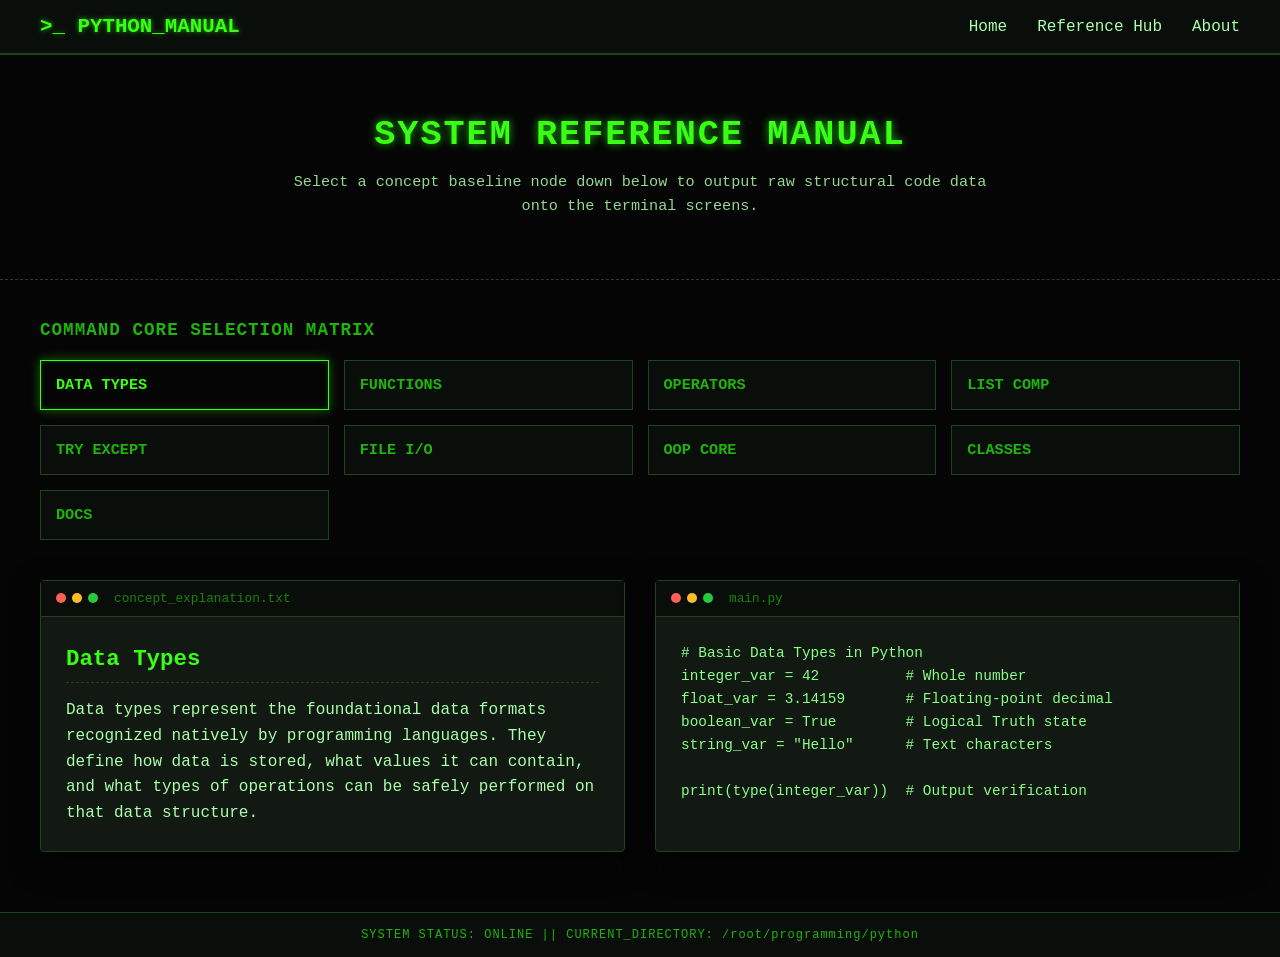
==== index.html @ ea506521 "added portfolio files" ====
<!DOCTYPE html>
<html lang="en">
<head>
    <meta charset="UTF-8">
    <meta name="viewport" content="width=device-width, initial-scale=1.0">
    <title>Terminal Programming Manual</title>
    <link rel="stylesheet" href="style.css">
</head>
<body>

    <!-- Header & Navigation Area -->
    <header class="navbar">
        <div class="logo">&gt;_ PYTHON_MANUAL</div>
        <nav class="nav-container">
            <ul class="nav-links">
                <li><a href="#hero">Home</a></li>
                <li><a href="index.html">Reference Hub</a></li>
                <li><a href="#https://python.org" target="_blank">About</a></li>
            </ul>
        </nav>
    </header>

    <!-- Hero Showcase Section -->
    <section id="hero" class="hero-section">
        <div class="hero-content">
            <h1>SYSTEM REFERENCE MANUAL</h1>
            <p>Select a concept baseline node down below to output raw structural code data onto the terminal screens.</p>
        </div>
    </section>

    <!-- Control Deck for Matrix Operations (Row & Column Buttons) -->
    <section id="control-deck" class="control-deck">
        <h2 class="section-title">COMMAND CORE SELECTION MATRIX</h2>
        <div class="button-grid">
            <button class="matrix-btn active" onclick="switchConcept('data_types')">DATA TYPES</button>
            <button class="matrix-btn" onclick="switchConcept('functions')">FUNCTIONS</button>
            <button class="matrix-btn" onclick="switchConcept('operators')">OPERATORS</button>
            <button class="matrix-btn" onclick="switchConcept('list_comp')">LIST COMP</button>
            <button class="matrix-btn" onclick="switchConcept('try_except')">TRY EXCEPT</button>
            <button class="matrix-btn" onclick="switchConcept('file_handling')">FILE I/O</button>
            <button class="matrix-btn" onclick="switchConcept('oop')">OOP CORE</button>
            <button class="matrix-btn" onclick="switchConcept('classes')">CLASSES</button>
            <a href="https://python.org" target="_blank"><button class="matrix-btn">DOCS</button></a>
        </div>
    </section>

    <!-- Interactive Workspace Screen (Twin Flex Containers) -->
    <main class="workspace">
        
        <!-- Screen Container 1: Concept Explanation Terminal -->
        <section class="display-panel panel-left">
            <div class="panel-header">
                <span class="dot red"></span><span class="dot yellow"></span><span class="dot green"></span>
                <span class="panel-title">concept_explanation.txt</span>
            </div>
            <div class="panel-body">
                <h3 id="concept-title">Data Types</h3>
                <p id="concept-desc">Data types represent the foundational data formats recognized natively by programming languages. They define how data is stored, what values it can contain, and what types of operations can be safely performed on that data structure.</p>
            </div>
        </section>

        <!-- Screen Container 2: Code Implementation Output -->
        <section class="display-panel panel-right">
            <div class="panel-header">
                <span class="dot red"></span><span class="dot yellow"></span><span class="dot green"></span>
                <span class="panel-title">main.py</span>
            </div>
            <div class="panel-body code-body">
                <pre><code id="concept-code"># Basic Data Types in Python
integer_var = 42          # Whole number
float_var = 3.14159       # Floating-point decimal
boolean_var = True        # Logical Truth state
string_var = "Hello"      # Text characters

print(type(integer_var))  # Output verification</code></pre>
            </div>
        </section>

    </main>

    <!-- Footer System Status -->
    <footer class="system-footer">
        <p>SYSTEM STATUS: ONLINE || CURRENT_DIRECTORY: /root/programming/python</p>
    </footer>

    <script src="script.js"></script>
</body>
</html>
---- style.css ----
/* ==========================================================================
   RESET & SYSTEM VARIABLE GLOBALS
   ========================================================================== */
* {
    margin: 0;
    padding: 0;
    box-sizing: border-box;
}

:root {
    --bg-deep-black: #050505;
    --bg-terminal-dark: #0a0e0a;
    --bg-panel-dark: #121812;
    --neon-green-glow: #39ff14;
    --neon-green-dim: #1fb50c;
    --terminal-text: #aaffaa;
    --terminal-border: #1f421f;
    --terminal-font: 'Courier New', Courier, monospace;
}

html {
    scroll-behavior: smooth;
    font-family: var(--terminal-font);
    background-color: var(--bg-deep-black);
    color: var(--terminal-text);
}

body {
    overflow-x: hidden; /* Prevents global page blowout */
    width: 100%;
}

/* ==========================================================================
   HEADER & NAVIGATION
   ========================================================================== */
.navbar {
    display: flex;
    justify-content: space-between;
    align-items: center;
    flex-wrap: wrap; 
    gap: 15px;
    padding: 15px 40px;
    background-color: var(--bg-terminal-dark);
    border-bottom: 2px solid var(--terminal-border);
    position: sticky;
    top: 0;
    z-index: 100;
}

.logo {
    color: var(--neon-green-glow);
    font-weight: bold;
    font-size: 1.3rem;
    text-shadow: 0 0 5px var(--neon-green-dim);
}

.nav-links {
    display: flex;
    list-style: none;
    gap: 30px;
}

.nav-links a {
    color: var(--terminal-text);
    text-decoration: none;
    font-size: 1rem;
    transition: color 0.2s ease;
}

.nav-links a:hover {
    color: var(--neon-green-glow);
    text-shadow: 0 0 3px var(--neon-green-dim);
}

/* ==========================================================================
   HERO DISPLAY SECTION
   ========================================================================== */
.hero-section {
    padding: 60px 20px;
    background-color: var(--bg-deep-black);
    border-bottom: 1px dashed var(--terminal-border);
    text-align: center;
}

.hero-content h1 {
    color: var(--neon-green-glow);
    font-size: 2.2rem;
    margin-bottom: 15px;
    text-shadow: 0 0 8px var(--neon-green-dim);
    letter-spacing: 2px;
}

.hero-content p {
    max-width: 700px;
    margin: 0 auto;
    line-height: 1.6;
    color: var(--terminal-text);
    opacity: 0.85;
    font-size: 0.95rem;
}

/* ==========================================================================
   BUTTON CONTROL DECK (GRID OVERVIEW)
   ========================================================================== */
.control-deck {
    padding: 40px;
    max-width: 1400px;
    margin: 0 auto;
}

.section-title {
    font-size: 1.1rem;
    color: var(--neon-green-dim);
    margin-bottom: 20px;
    text-transform: uppercase;
    letter-spacing: 1px;
}

.button-grid {
    display: grid;
    grid-template-columns: repeat(auto-fill, minmax(240px, 1fr));
    gap: 15px;
}

.matrix-btn {
    background-color: var(--bg-terminal-dark);
    color: var(--neon-green-dim);
    border: 1px solid var(--terminal-border);
    padding: 15px;
    font-family: var(--terminal-font);
    font-size: 0.95rem;
    font-weight: bold;
    text-align: left;
    cursor: pointer;
    transition: all 0.2s ease;
    width: 100%;
}

.matrix-btn:hover {
    background-color: var(--terminal-border);
    color: var(--neon-green-glow);
    box-shadow: 0 0 8px rgba(57, 255, 20, 0.3);
}

.matrix-btn.active {
    background-color: transparent;
    color: var(--neon-green-glow);
    border: 1px solid var(--neon-green-glow);
    box-shadow: inset 0 0 5px rgba(57, 255, 20, 0.2), 0 0 10px rgba(57, 255, 20, 0.4);
}

/* ==========================================================================
   WORKSPACE DISPLAY (HARDENED MOBILE CONTAINMENT ARCHITECTURE)
   ========================================================================== */
.workspace {
    display: flex;
    flex-direction: row;
    flex-wrap: wrap; 
    gap: 30px;
    padding: 0 40px 60px 40px;
    max-width: 1400px;
    margin: 0 auto;
    width: 100%;
}

.display-panel {
    flex: 1 1 45%;    
    min-width: 0;      /* OVERRIDE Flexbox implicit tracking size values */
    width: 100%;       /* Restricts element layout boundaries */
    background-color: var(--bg-panel-dark);
    border: 1px solid var(--terminal-border);
    display: flex;
    flex-direction: column;
    border-radius: 4px;
    box-shadow: 0 10px 30px rgba(0,0,0,0.7);
}

/* Terminal Mock-window Bars */
.panel-header {
    background-color: var(--bg-terminal-dark);
    padding: 10px 15px;
    border-bottom: 1px solid var(--terminal-border);
    display: flex;
    align-items: center;
    flex-shrink: 0;
}

.dot {
    width: 10px;
    height: 10px;
    border-radius: 50%;
    margin-right: 6px;
    display: inline-block;
}
.dot.red { background-color: #ff5f56; }
.dot.yellow { background-color: #ffbd2e; }
.dot.green { background-color: #27c93f; }

.panel-title {
    margin-left: 10px;
    font-size: 0.8rem;
    color: var(--neon-green-dim);
    opacity: 0.7;
}

/* Fixed Body Container boundaries */
.panel-body {
    padding: 25px;
    flex-grow: 1;
    line-height: 1.6;
    min-width: 0;
    width: 100%;
    word-break: break-word; /* Prevents long words/text rows blowing up width */
}

/* Force text block to drop columns */
#concept-desc {
    white-space: normal;
}

/* Code layout constraints */
.code-body {
    overflow-x: auto; 
    max-width: 100%;
    width: 100%;
}

.panel-body h3 {
    color: var(--neon-green-glow);
    margin-bottom: 15px;
    font-size: 1.4rem;
    border-bottom: 1px dashed var(--terminal-border);
    padding-bottom: 5px;
}

.panel-body pre {
    white-space: pre-wrap; /* Wrap lines instead of breaking bounds layout */
    word-wrap: break-word;
    font-family: var(--terminal-font);
    font-size: 0.9rem;
    max-width: 100%;
}

.panel-body code {
    color: #88ff88;
    word-break: break-all;
}

/* ==========================================================================
   SYSTEM FOOTER UNIT
   ========================================================================== */
.system-footer {
    background-color: var(--bg-terminal-dark);
    border-top: 1px solid var(--terminal-border);
    padding: 15px 40px;
    text-align: center;
    font-size: 0.75rem;
    color: var(--neon-green-dim);
    letter-spacing: 1px;
}

/* ==========================================================================
   DEDICATED RESPONSIVE MOBILE VIEWPORTS
   ========================================================================== */
@media (max-width: 768px) {
    .navbar { 
        padding: 15px 20px;
        flex-direction: column; 
        text-align: center;
    }
    
    .nav-links {
        padding-left: 0;
        gap: 20px;
    }

    .hero-content h1 {
        font-size: 1.8rem;
    }

    .control-deck { 
        padding: 20px; 
    }

    .button-grid {
        grid-template-columns: 1fr; 
    }

    .workspace { 
        padding: 0 20px 40px 20px;
        flex-direction: column; 
        max-width: 100vw;
    }
    
    .display-panel {
        flex: 1 1 auto; 
        width: 100%;
        max-width: 100%;
    }
}
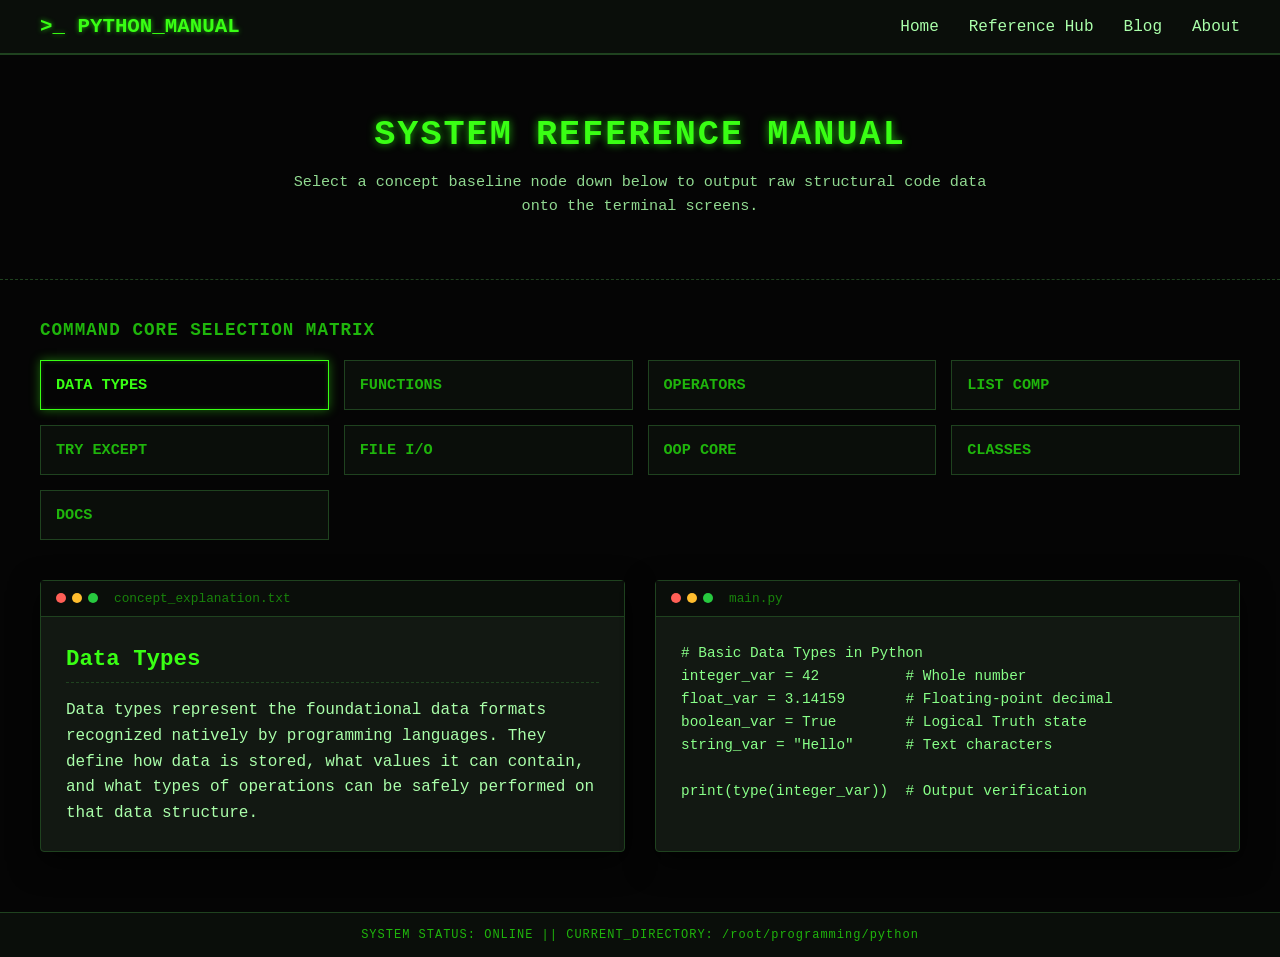
==== commit 2af62831: "added blog link" ====
--- a/index.html
+++ b/index.html
@@ -15,6 +15,7 @@
             <ul class="nav-links">
                 <li><a href="#hero">Home</a></li>
                 <li><a href="index.html">Reference Hub</a></li>
+                <li><a href="https://techoneder.blogspot.com/">Blog</a></li>
                 <li><a href="#https://python.org" target="_blank">About</a></li>
             </ul>
         </nav>
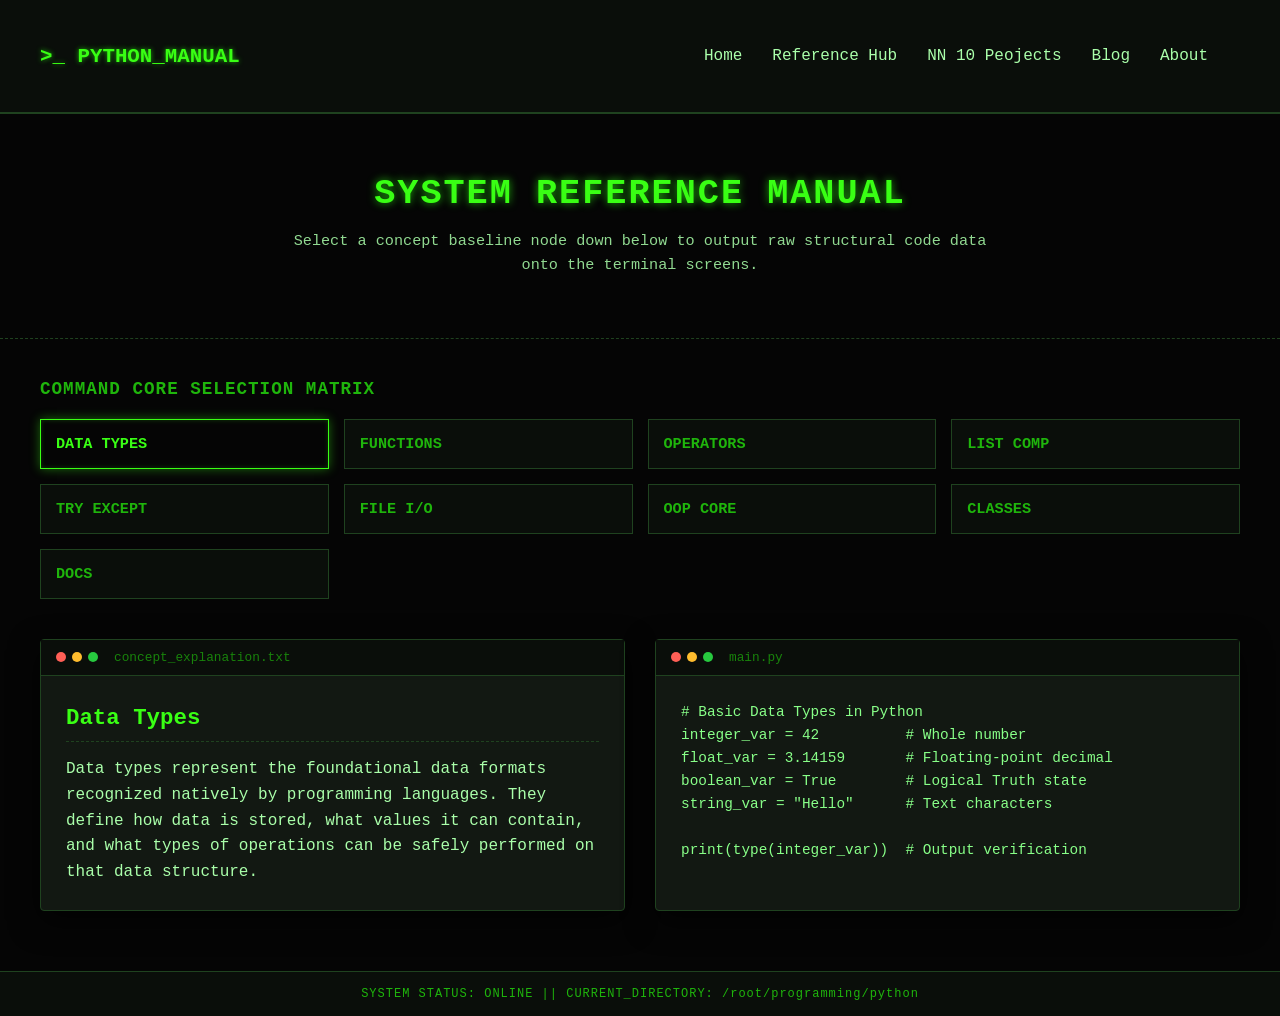
==== commit ce6f5b15: "added NN project page" ====
--- a/index.html
+++ b/index.html
@@ -15,7 +15,8 @@
             <ul class="nav-links">
                 <li><a href="#hero">Home</a></li>
                 <li><a href="index.html">Reference Hub</a></li>
-                <li><a href="https://techoneder.blogspot.com/">Blog</a></li>
+                <li><a href="NN_projects.html">NN 10 Peojects</a></li>
+                <li><a href="https://techoneder.blogspot.com" target="_blank">Blog</a></li>
                 <li><a href="#https://python.org" target="_blank">About</a></li>
             </ul>
         </nav>
--- a/style.css
+++ b/style.css
@@ -5,6 +5,22 @@
     margin: 0;
     padding: 0;
     box-sizing: border-box;
+    
+}
+
+h3 {
+    color: #1fb50c;
+}
+
+ul {
+    padding: 2em;
+}
+
+project-button {
+    text-decoration: none; 
+    display: inline-block; 
+    padding: 0.5rem 1rem; 
+    font-size: 0.85rem;
 }
 
 :root {
@@ -152,6 +168,22 @@
 /* ==========================================================================
    WORKSPACE DISPLAY (HARDENED MOBILE CONTAINMENT ARCHITECTURE)
    ========================================================================== */
+.terminal-body {
+    display: flex; 
+    flex-direction: column; 
+    gap: 2rem; 
+    max-width: 800px; 
+    margin: 0 auto; 
+    padding: 0 1rem;
+}
+
+.project-node {
+    border: 1px solid var(--border-color, #333);
+    padding: 1.5em;
+    background: rgba(0,0,0,0.2);
+    border-radius: 4px;
+}
+
 .workspace {
     display: flex;
     flex-direction: row;
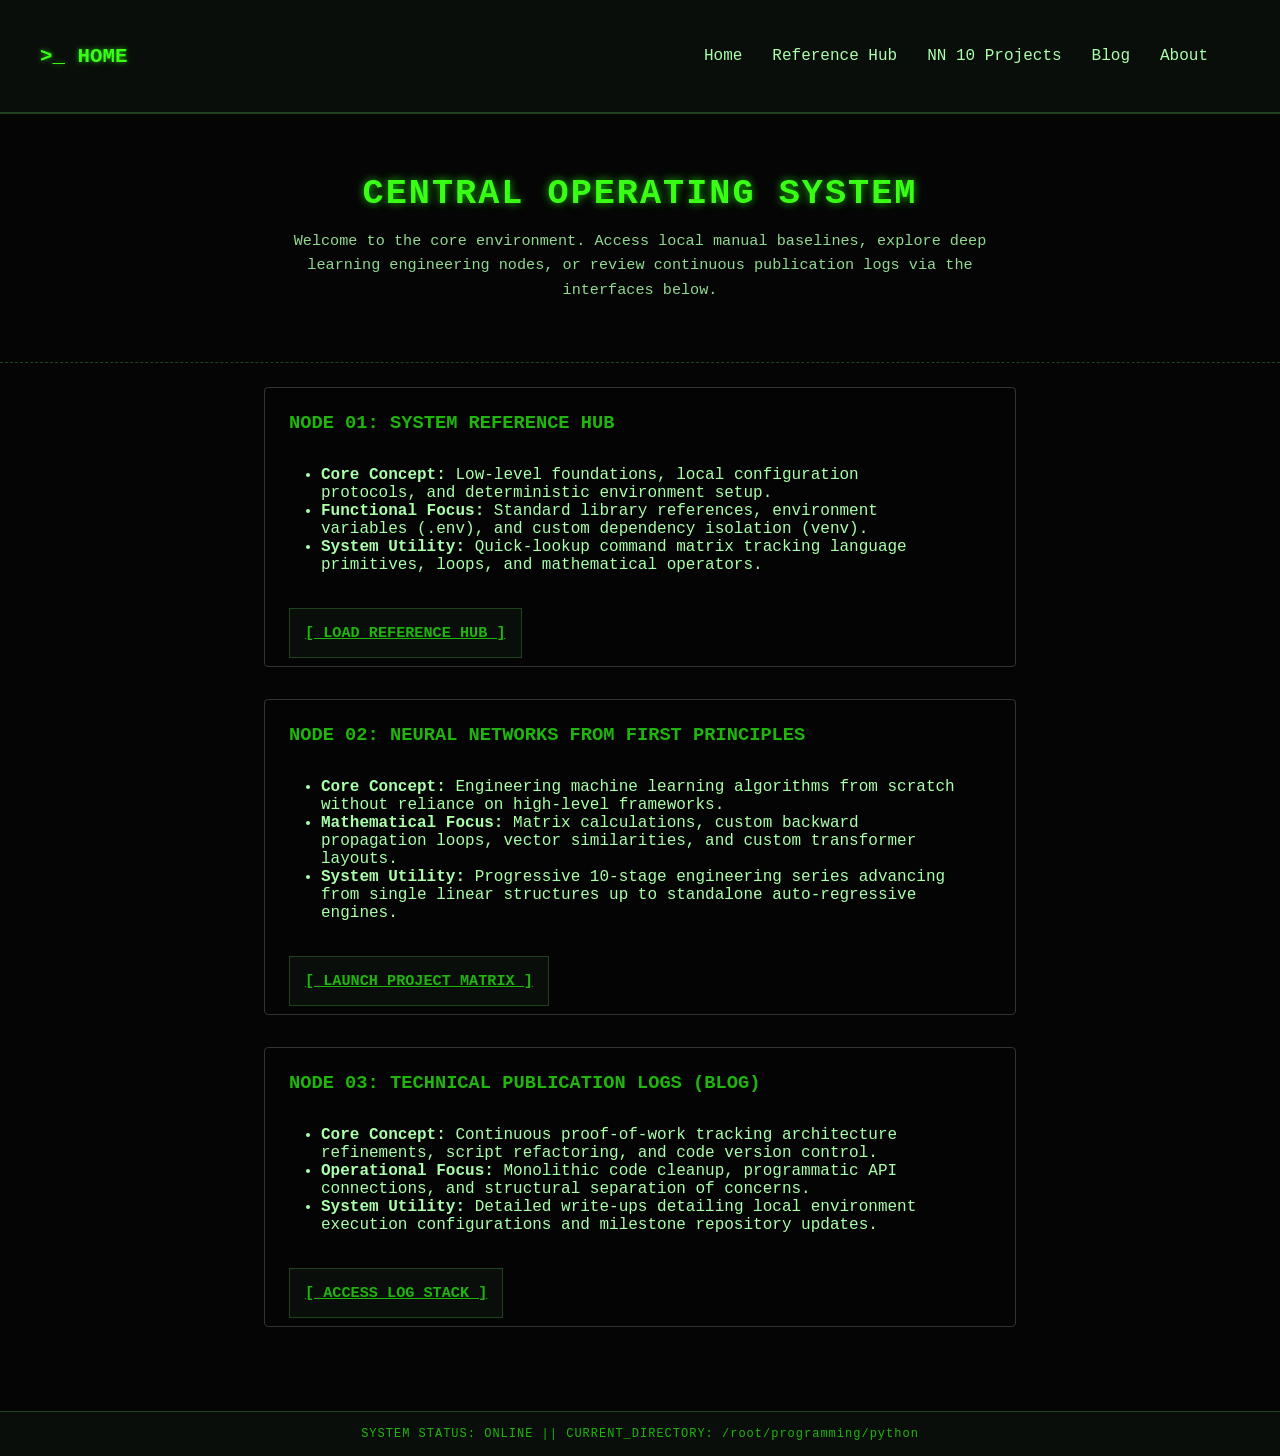
==== commit 0a14cb25: "ud index" ====
--- a/index.html
+++ b/index.html
@@ -10,14 +10,14 @@
 
     <!-- Header & Navigation Area -->
     <header class="navbar">
-        <div class="logo">&gt;_ PYTHON_MANUAL</div>
+        <div class="logo">&gt;_ HOME</div>
         <nav class="nav-container">
             <ul class="nav-links">
                 <li><a href="#hero">Home</a></li>
                 <li><a href="index.html">Reference Hub</a></li>
-                <li><a href="NN_projects.html">NN 10 Peojects</a></li>
+                <li><a href="NN_projects.html">NN 10 Projects</a></li>
                 <li><a href="https://techoneder.blogspot.com" target="_blank">Blog</a></li>
-                <li><a href="#https://python.org" target="_blank">About</a></li>
+                <li><a href="https://python.org" target="_blank">About</a></li>
             </ul>
         </nav>
     </header>
@@ -25,59 +25,55 @@
     <!-- Hero Showcase Section -->
     <section id="hero" class="hero-section">
         <div class="hero-content">
-            <h1>SYSTEM REFERENCE MANUAL</h1>
-            <p>Select a concept baseline node down below to output raw structural code data onto the terminal screens.</p>
+            <h1>CENTRAL OPERATING SYSTEM</h1>
+            <p>Welcome to the core environment. Access local manual baselines, explore deep learning engineering nodes, or review continuous publication logs via the interfaces below.</p>
         </div>
     </section>
 
-    <!-- Control Deck for Matrix Operations (Row & Column Buttons) -->
-    <section id="control-deck" class="control-deck">
-        <h2 class="section-title">COMMAND CORE SELECTION MATRIX</h2>
-        <div class="button-grid">
-            <button class="matrix-btn active" onclick="switchConcept('data_types')">DATA TYPES</button>
-            <button class="matrix-btn" onclick="switchConcept('functions')">FUNCTIONS</button>
-            <button class="matrix-btn" onclick="switchConcept('operators')">OPERATORS</button>
-            <button class="matrix-btn" onclick="switchConcept('list_comp')">LIST COMP</button>
-            <button class="matrix-btn" onclick="switchConcept('try_except')">TRY EXCEPT</button>
-            <button class="matrix-btn" onclick="switchConcept('file_handling')">FILE I/O</button>
-            <button class="matrix-btn" onclick="switchConcept('oop')">OOP CORE</button>
-            <button class="matrix-btn" onclick="switchConcept('classes')">CLASSES</button>
-            <a href="https://python.org" target="_blank"><button class="matrix-btn">DOCS</button></a>
+    <!-- Workspace Container -->
+    <main class="workspace">
+        <div class="terminal-body">
+            
+            <!-- Container 1: Reference Hub -->
+            <div class="project-node">
+                <h3>NODE 01: SYSTEM REFERENCE HUB</h3>
+                <ul>
+                    <li><strong>Core Concept:</strong> Low-level foundations, local configuration protocols, and deterministic environment setup.</li>
+                    <li><strong>Functional Focus:</strong> Standard library references, environment variables (.env), and custom dependency isolation (venv).</li>
+                    <li><strong>System Utility:</strong> Quick-lookup command matrix tracking language primitives, loops, and mathematical operators.</li>
+                </ul><br/>
+                <div>
+                    <a href="index.html" class="matrix-btn">[ LOAD REFERENCE HUB ]</a>
+                </div>
+            </div>
+
+            <!-- Container 2: NN 10 Projects -->
+            <div class="project-node">
+                <h3>NODE 02: NEURAL NETWORKS FROM FIRST PRINCIPLES</h3>
+                <ul>
+                    <li><strong>Core Concept:</strong> Engineering machine learning algorithms from scratch without reliance on high-level frameworks.</li>
+                    <li><strong>Mathematical Focus:</strong> Matrix calculations, custom backward propagation loops, vector similarities, and custom transformer layouts.</li>
+                    <li><strong>System Utility:</strong> Progressive 10-stage engineering series advancing from single linear structures up to standalone auto-regressive engines.</li>
+                </ul><br/>
+                <div>
+                    <a href="NN_projects.html" class="matrix-btn">[ LAUNCH PROJECT MATRIX ]</a>
+                </div>
+            </div>
+
+            <!-- Container 3: TechOneder Blog -->
+            <div class="project-node">
+                <h3>NODE 03: TECHNICAL PUBLICATION LOGS (BLOG)</h3>
+                <ul>
+                    <li><strong>Core Concept:</strong> Continuous proof-of-work tracking architecture refinements, script refactoring, and code version control.</li>
+                    <li><strong>Operational Focus:</strong> Monolithic code cleanup, programmatic API connections, and structural separation of concerns.</li>
+                    <li><strong>System Utility:</strong> Detailed write-ups detailing local environment execution configurations and milestone repository updates.</li>
+                </ul><br/>
+                <div>
+                    <a href="https://techoneder.blogspot.com" target="_blank" class="matrix-btn">[ ACCESS LOG STACK ]</a>
+                </div>
+            </div>
+
         </div>
-    </section>
-
-    <!-- Interactive Workspace Screen (Twin Flex Containers) -->
-    <main class="workspace">
-        
-        <!-- Screen Container 1: Concept Explanation Terminal -->
-        <section class="display-panel panel-left">
-            <div class="panel-header">
-                <span class="dot red"></span><span class="dot yellow"></span><span class="dot green"></span>
-                <span class="panel-title">concept_explanation.txt</span>
-            </div>
-            <div class="panel-body">
-                <h3 id="concept-title">Data Types</h3>
-                <p id="concept-desc">Data types represent the foundational data formats recognized natively by programming languages. They define how data is stored, what values it can contain, and what types of operations can be safely performed on that data structure.</p>
-            </div>
-        </section>
-
-        <!-- Screen Container 2: Code Implementation Output -->
-        <section class="display-panel panel-right">
-            <div class="panel-header">
-                <span class="dot red"></span><span class="dot yellow"></span><span class="dot green"></span>
-                <span class="panel-title">main.py</span>
-            </div>
-            <div class="panel-body code-body">
-                <pre><code id="concept-code"># Basic Data Types in Python
-integer_var = 42          # Whole number
-float_var = 3.14159       # Floating-point decimal
-boolean_var = True        # Logical Truth state
-string_var = "Hello"      # Text characters
-
-print(type(integer_var))  # Output verification</code></pre>
-            </div>
-        </section>
-
     </main>
 
     <!-- Footer System Status -->
@@ -85,7 +81,5 @@
         <p>SYSTEM STATUS: ONLINE || CURRENT_DIRECTORY: /root/programming/python</p>
     </footer>
 
-    <script src="script.js"></script>
 </body>
 </html>
-
--- a/style.css
+++ b/style.css
@@ -174,7 +174,7 @@
     gap: 2rem; 
     max-width: 800px; 
     margin: 0 auto; 
-    padding: 0 1rem;
+    padding: 1.5em;
 }
 
 .project-node {
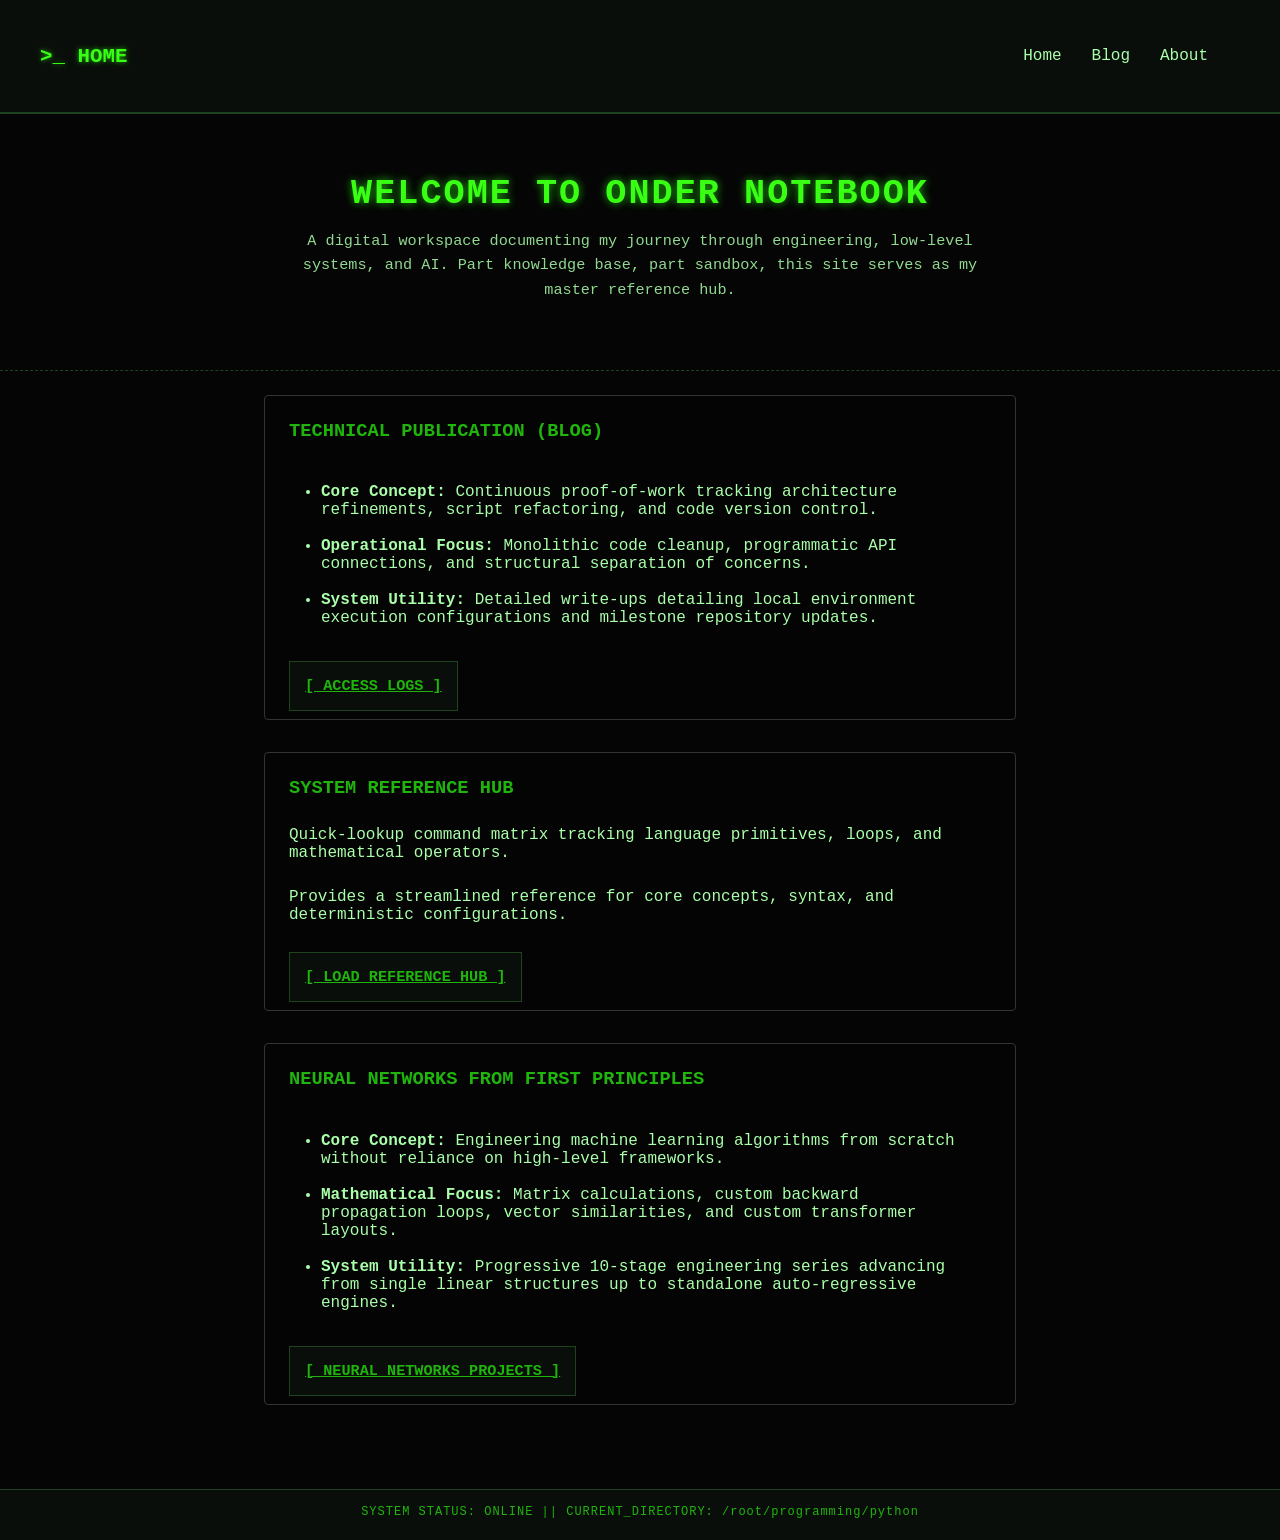
==== commit 15b895c5: "142" ====
--- a/index.html
+++ b/index.html
@@ -13,63 +13,62 @@
         <div class="logo">&gt;_ HOME</div>
         <nav class="nav-container">
             <ul class="nav-links">
-                <li><a href="#hero">Home</a></li>
-                <li><a href="index.html">Reference Hub</a></li>
-                <li><a href="NN_projects.html">NN 10 Projects</a></li>
+                <li><a href="index.html">Home</a></li>
                 <li><a href="https://techoneder.blogspot.com" target="_blank">Blog</a></li>
-                <li><a href="https://python.org" target="_blank">About</a></li>
+                <li><a href="about.html" target="_blank">About</a></li>
             </ul>
         </nav>
     </header>
 
+
     <!-- Hero Showcase Section -->
     <section id="hero" class="hero-section">
         <div class="hero-content">
-            <h1>CENTRAL OPERATING SYSTEM</h1>
-            <p>Welcome to the core environment. Access local manual baselines, explore deep learning engineering nodes, or review continuous publication logs via the interfaces below.</p>
+            <h1>WELCOME TO ONDER NOTEBOOK</h1>
+            <p class="hero-subtitle">A digital workspace documenting my journey through engineering, low-level systems, and AI. 
+                Part knowledge base, part sandbox, this site serves as my master reference hub.</p>
         </div>
     </section>
+
 
     <!-- Workspace Container -->
     <main class="workspace">
         <div class="terminal-body">
             
-            <!-- Container 1: Reference Hub -->
+            <!-- Container 3: TechOneder Blog -->
             <div class="project-node">
-                <h3>NODE 01: SYSTEM REFERENCE HUB</h3>
+                <h3>TECHNICAL PUBLICATION (BLOG)</h3>
                 <ul>
-                    <li><strong>Core Concept:</strong> Low-level foundations, local configuration protocols, and deterministic environment setup.</li>
-                    <li><strong>Functional Focus:</strong> Standard library references, environment variables (.env), and custom dependency isolation (venv).</li>
-                    <li><strong>System Utility:</strong> Quick-lookup command matrix tracking language primitives, loops, and mathematical operators.</li>
+                    <li><strong>Core Concept:</strong> Continuous proof-of-work tracking architecture refinements, script refactoring, and code version control.</li><br>
+                    <li><strong>Operational Focus:</strong> Monolithic code cleanup, programmatic API connections, and structural separation of concerns.</li><br>
+                    <li><strong>System Utility:</strong> Detailed write-ups detailing local environment execution configurations and milestone repository updates.</li>
                 </ul><br/>
                 <div>
-                    <a href="index.html" class="matrix-btn">[ LOAD REFERENCE HUB ]</a>
+                    <a href="https://techoneder.blogspot.com" target="_blank" class="matrix-btn">[ ACCESS LOGS ]</a>
                 </div>
             </div>
 
+            <!-- Container 1: Reference Hub -->
+            <div class="project-node">
+                <h3>SYSTEM REFERENCE HUB</h3></br>
+                <p>Quick-lookup command matrix tracking language primitives, loops, and mathematical operators.</p></br>
+                <p>Provides a streamlined reference for core concepts, syntax, and deterministic configurations.</p></br></br>
+                <div>
+                    <a href="ref_hub.html" class="matrix-btn">[ LOAD REFERENCE HUB ]</a>
+                </div>
+            </div>
+
+
             <!-- Container 2: NN 10 Projects -->
             <div class="project-node">
-                <h3>NODE 02: NEURAL NETWORKS FROM FIRST PRINCIPLES</h3>
+                <h3>NEURAL NETWORKS FROM FIRST PRINCIPLES</h3>
                 <ul>
-                    <li><strong>Core Concept:</strong> Engineering machine learning algorithms from scratch without reliance on high-level frameworks.</li>
-                    <li><strong>Mathematical Focus:</strong> Matrix calculations, custom backward propagation loops, vector similarities, and custom transformer layouts.</li>
+                    <li><strong>Core Concept:</strong> Engineering machine learning algorithms from scratch without reliance on high-level frameworks.</li></br>
+                    <li><strong>Mathematical Focus:</strong> Matrix calculations, custom backward propagation loops, vector similarities, and custom transformer layouts.</li></br>
                     <li><strong>System Utility:</strong> Progressive 10-stage engineering series advancing from single linear structures up to standalone auto-regressive engines.</li>
                 </ul><br/>
                 <div>
-                    <a href="NN_projects.html" class="matrix-btn">[ LAUNCH PROJECT MATRIX ]</a>
-                </div>
-            </div>
-
-            <!-- Container 3: TechOneder Blog -->
-            <div class="project-node">
-                <h3>NODE 03: TECHNICAL PUBLICATION LOGS (BLOG)</h3>
-                <ul>
-                    <li><strong>Core Concept:</strong> Continuous proof-of-work tracking architecture refinements, script refactoring, and code version control.</li>
-                    <li><strong>Operational Focus:</strong> Monolithic code cleanup, programmatic API connections, and structural separation of concerns.</li>
-                    <li><strong>System Utility:</strong> Detailed write-ups detailing local environment execution configurations and milestone repository updates.</li>
-                </ul><br/>
-                <div>
-                    <a href="https://techoneder.blogspot.com" target="_blank" class="matrix-btn">[ ACCESS LOG STACK ]</a>
+                    <a href="NN_projects.html" class="matrix-btn">[ NEURAL NETWORKS PROJECTS ]</a>
                 </div>
             </div>
 
--- a/style.css
+++ b/style.css
@@ -8,8 +8,13 @@
     
 }
 
-h3 {
+p, h4{
+    padding-bottom: .5em;
+}
+
+h3{
     color: #1fb50c;
+    padding-bottom: .5em;
 }
 
 ul {
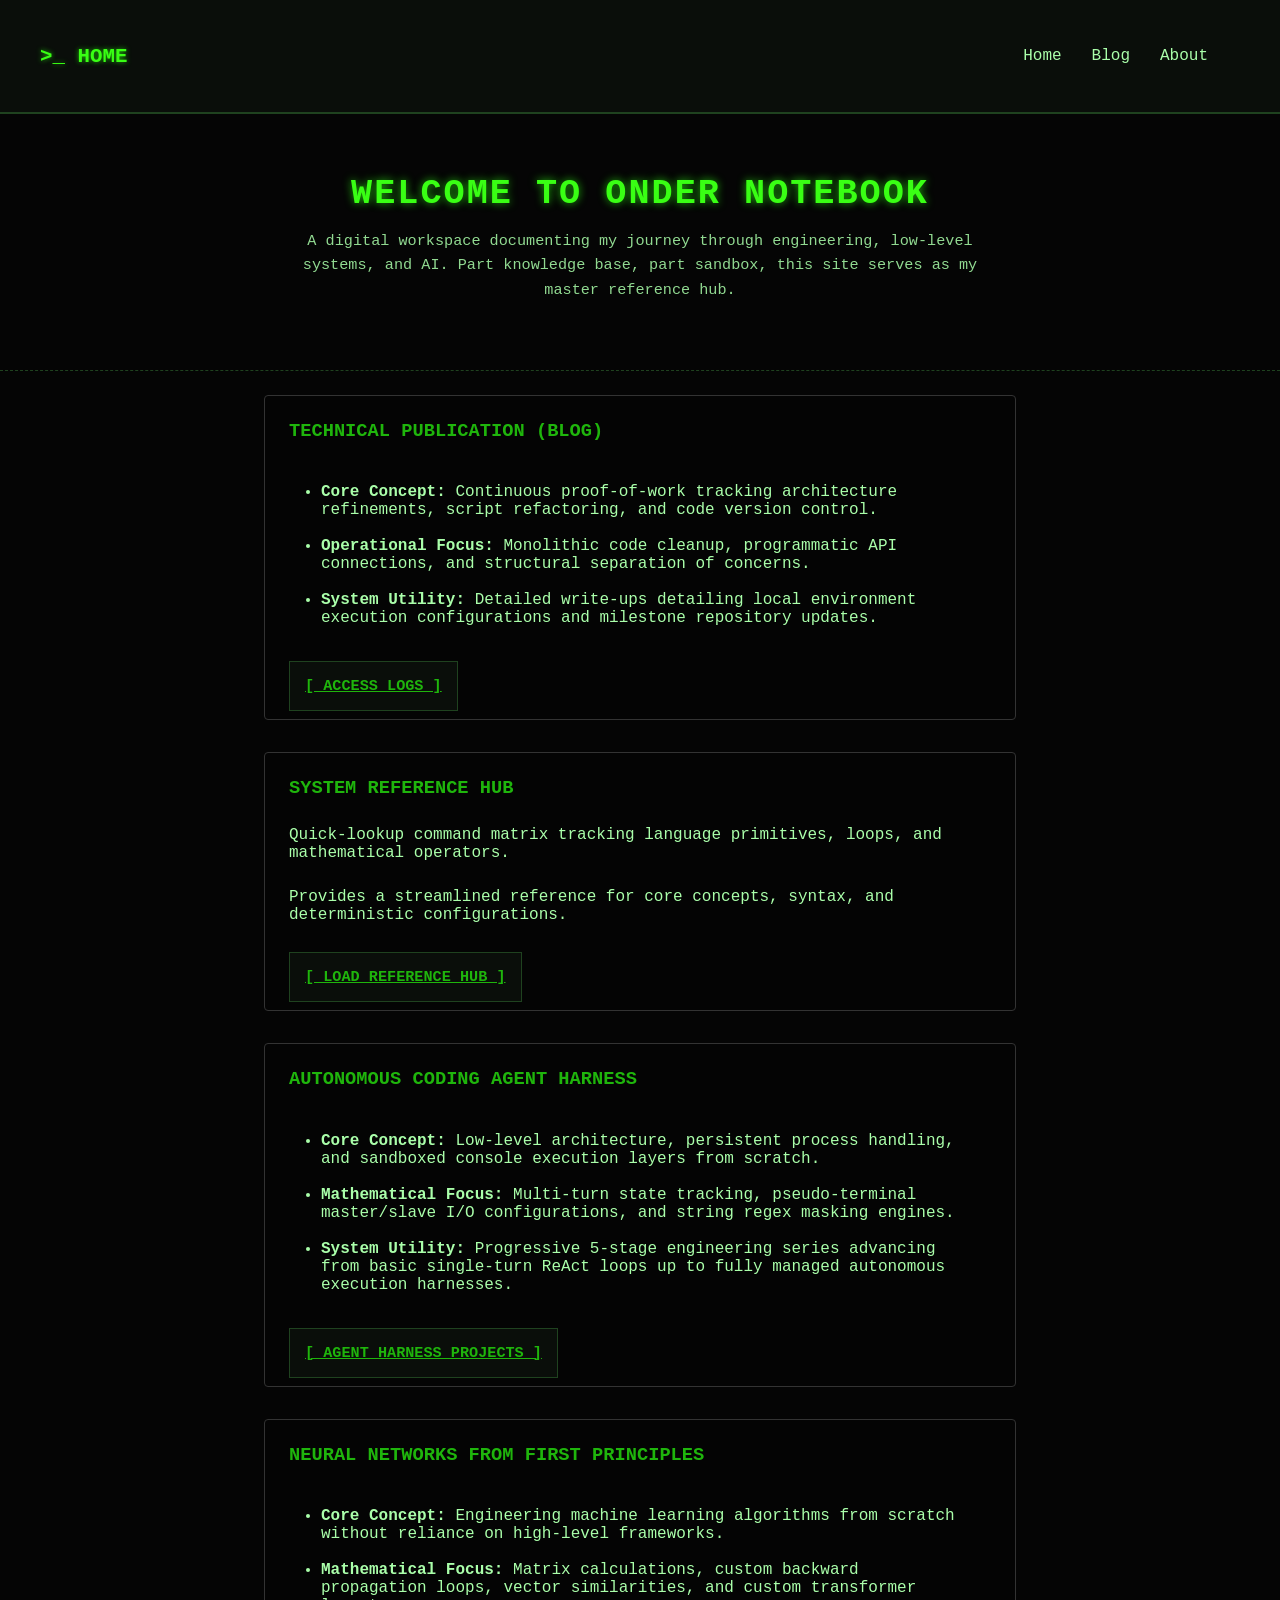
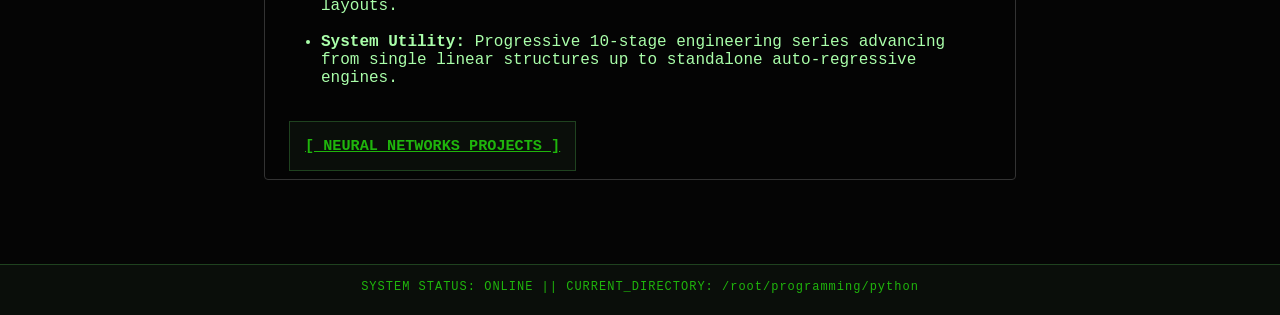
==== commit 3e1e0d39: "added harness projects page" ====
--- a/index.html
+++ b/index.html
@@ -59,6 +59,20 @@
             </div>
 
 
+            <!-- Container 1: Agent Harness 5 Projects -->
+            <div class="project-node">
+                <h3>AUTONOMOUS CODING AGENT HARNESS</h3>
+                <ul>
+                    <li><strong>Core Concept:</strong> Low-level architecture, persistent process handling, and sandboxed console execution layers from scratch.</li></br>
+                    <li><strong>Mathematical Focus:</strong> Multi-turn state tracking, pseudo-terminal master/slave I/O configurations, and string regex masking engines.</li></br>
+                    <li><strong>System Utility:</strong> Progressive 5-stage engineering series advancing from basic single-turn ReAct loops up to fully managed autonomous execution harnesses.</li>
+                </ul><br/>
+                <div>
+                    <a href="harness_projects.html" class="matrix-btn">[ AGENT HARNESS PROJECTS ]</a>
+                </div>
+            </div>
+
+
             <!-- Container 2: NN 10 Projects -->
             <div class="project-node">
                 <h3>NEURAL NETWORKS FROM FIRST PRINCIPLES</h3>
